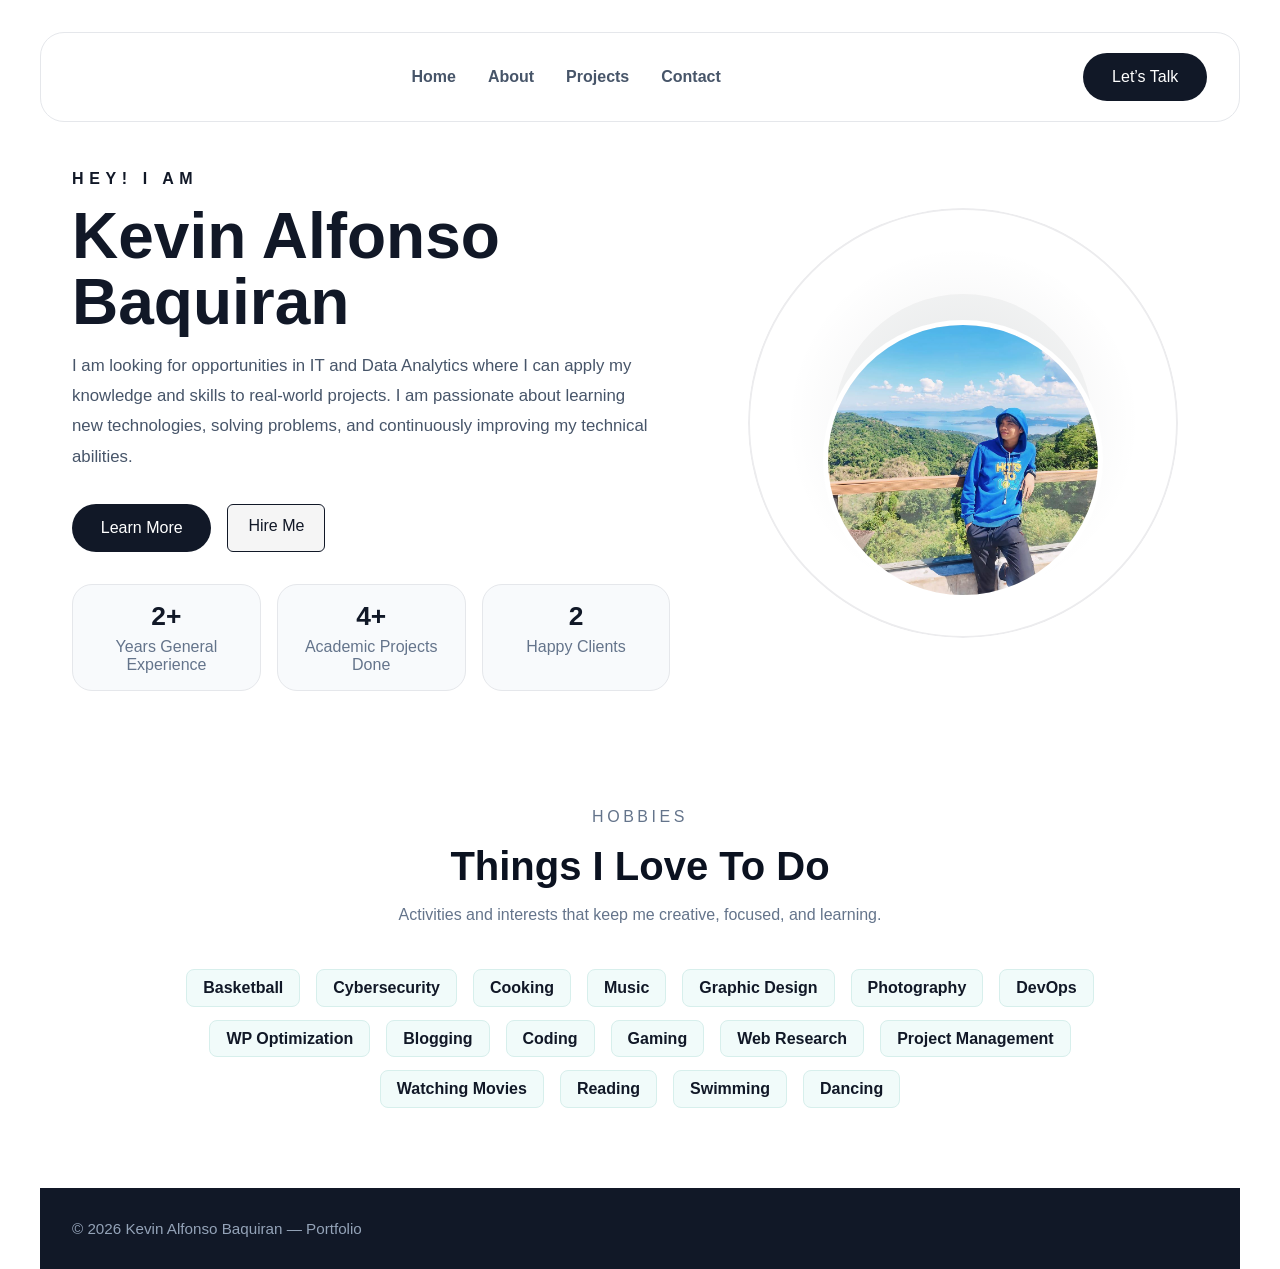
==== index.html @ 4ea039fa "new update" ====
<!DOCTYPE html>
<html lang="en">
<head>
    <meta charset="UTF-8">
    <meta name="viewport" content="width=device-width, initial-scale=1.0">
    <title>Kevin Alfonso Baquiran</title>
    <link rel="stylesheet" href="style.css">
</head>
<body class="homepage">
    <header class="site-header">
        <div class="topbar">
            <nav class="nav-links">
                <a href="#home">Home</a>
                <a href="Pages/my-information.html#about-section">About</a>
                <a href="#services">Projects</a>
                <a href="#contact">Contact</a>
            </nav>
            <a href="#contact" class="nav-cta btn btn-secondary">Let’s Talk</a>
        </div>
    </header>

    <main>

        <section class="hero" id="home">
            <div class="hero-copy">
                <p class="hero-eyebrow">Hey! I am</p>
                <h1><span>Kevin Alfonso Baquiran</span></h1>
                <p class="hero-subtitle"> I am looking for opportunities in IT and Data Analytics where I can apply
                my knowledge and skills to real-world projects. I am passionate about
                learning new technologies, solving problems, and continuously improving
                my technical abilities.</p>
                <div class="hero-actions">
                    <a href="Pages/my-information.html#about-section" class="btn btn-primary">Learn More</a>
                    <a href="Kevin_Baquiran_Res.pdf" class="btn btn-secondary">Hire Me</a>
                </div>
                <div class="hero-stats">
                    <div class="stat-item">
                        <strong>2+</strong>
                        <span>Years General Experience</span>
                    </div>
                    <div class="stat-item">
                        <strong>4+</strong>
                        <span>Academic Projects Done</span>
                    </div>
                    <div class="stat-item">
                        <strong>2</strong>
                        <span>Happy Clients</span>
                    </div>
                </div>
            </div>
            <div class="hero-visual">
                <div class="visual-ring">
                    <div class="visual-ring-inner"></div>
                    <img src="ME KEVIN.jpg" alt="Kevin Alfonso Baquiran" class="profile-photo">
                </div>
            </div>
        </section>
        
        <section class="section hobbies" id="hobbies">
            <div class="section-header">
                <p class="section-label">HOBBIES</p>
                <h2>Things I Love To Do</h2>
                <p>Activities and interests that keep me creative, focused, and learning.</p>
            </div>
            <div class="hobby-grid">
                <button class="hobby">Basketball</button>
                <button class="hobby">Cybersecurity</button>
                <button class="hobby">Cooking</button>
                <button class="hobby">Music</button>
                <button class="hobby">Graphic Design</button>
                <button class="hobby">Photography</button>
                <button class="hobby">DevOps</button>
                <button class="hobby">WP Optimization</button>
                <button class="hobby">Blogging</button>
                <button class="hobby">Coding</button>
                <button class="hobby">Gaming</button>
                <button class="hobby">Web Research</button>
                <button class="hobby">Project Management</button>
                <button class="hobby">Watching Movies</button>
                <button class="hobby">Reading</button>
                <button class="hobby">Swimming</button>
                <button class="hobby">Dancing</button>
            </div>
        </section>

    </main>

    <footer class="site-footer">
        <p>© 2026 Kevin Alfonso Baquiran — Portfolio</p>
    </footer>

    <script src="script.js"></script>
</body>
</html>
---- style.css ----
* {
    margin: 0;
    padding: 0;
    box-sizing: border-box;
}

:root {
    color-scheme: light;
    font-family: 'Inter', Arial, sans-serif;
    color: #111;
    background: #f8f8f8;
}

body {
    background: #fafafa;
}

a {
    color: inherit;
    text-decoration: none;
}

button,
input,
textarea {
    font: inherit;
}

.site-header {
    background: #ffffff;
    padding: 2rem 2rem 0;
    box-shadow: 0 4px 12px rgba(15, 23, 42, 0.08);
}

.topbar {
    display: flex;
    justify-content: space-between;
    align-items: center;
    padding: 1.5rem 2rem;
    max-width: 1200px;
    margin: 0 auto 2rem;
    background: #f8fafc;
    border-radius: 14px;
    border: 1px solid #e2e8f0;
}

.topbar-left {
    display: flex;
    align-items: center;
    gap: 1rem;
}

.logo {
    font-weight: 700;
    letter-spacing: 0.08em;
    text-transform: uppercase;
    color: #111827;
}

.tagline {
    color: #64748b;
    font-size: 0.95rem;
}

.topbar-right {
    display: flex;
    gap: 1.8rem;
    font-size: 0.95rem;
    color: #475569;
}

.topbar-right a {
    color: #475569;
    transition: all 0.3s ease;
    position: relative;
    padding: 0.5rem 0;
}

.topbar-right a:hover {
    color: #111827;
    font-weight: 600;
}

.topbar-right a:hover::after {
    content: '';
    position: absolute;
    bottom: 0;
    left: 0;
    width: 100%;
    height: 2px;
    background: #111827;
}

.hero {
    display: grid;
    grid-template-columns: 1fr 1fr;
    gap: 3rem;
    align-items: center;
    max-width: 1200px;
    margin: 0 auto;
    padding: 0 2rem 2rem;
}

.hero-copy {
    max-width: 620px;
    padding-top: 1rem;
}

.hero-eyebrow {
    text-transform: uppercase;
    letter-spacing: 0.24em;
    color: #0f172a;
    font-weight: 700;
    margin-bottom: 1rem;
}

.hero h1 {
    font-size: clamp(3rem, 5vw, 4.5rem);
    line-height: 1.02;
    margin-bottom: 1rem;
    color: #111827;
}

.hero h1 span {
    font-weight: 800;
}

.hero-subtitle {
    max-width: 620px;
    font-size: 1.05rem;
    color: #475569;
    margin-bottom: 2rem;
}

.hero-actions {
    display: flex;
    flex-wrap: wrap;
    gap: 1rem;
    margin-bottom: 2rem;
}

.btn {
    display: inline-flex;
    align-items: center;
    justify-content: center;
    padding: 0.95rem 1.8rem;
    border-radius: 999px;
    border: none;
    cursor: pointer;
    transition: transform 0.2s ease, background-color 0.2s ease;
}

.btn-primary {
    background: #111827;
    color: #ffffff;
}

.btn-secondary {
    display: inline-block;
    padding: 12px 20px;
    background-color: #111827;
    color: white;
    text-decoration: none;
    border-radius: 6px;
    font-family: Arial;


}

.btn:hover {
    transform: translateY(-2px);
}

.hero-highlights {
    list-style: none;
    display: grid;
    gap: 0.9rem;
    max-width: 460px;
    color: #475569;
}

.hero-highlights li {
    position: relative;
    padding-left: 1.6rem;
}

.hero-highlights li::before {
    content: '✓';
    position: absolute;
    left: 0;
    top: 0.05rem;
    color: #111827;
    font-weight: 700;
}

.hero-visual {
    display: flex;
    justify-content: center;
}

.visual-frame {
    width: min(420px, 100%);
    aspect-ratio: 1 / 1.06;
    background: linear-gradient(180deg, #ffffff 0%, #f0f4ff 100%);
    border: 1px solid #e2e8f0;
    border-radius: 32px;
    display: grid;
    place-items: center;
    box-shadow: 0 40px 120px rgba(15, 23, 42, 0.08);
}

.profile-photo {
    width: 100%;
    height: auto;
    border-radius: 28px;
    object-fit: cover;
}

.section {
    padding: 5rem 2rem;
    max-width: 1200px;
    margin: 0 auto;
}

body.about-page .section {
    padding: 1rem 2rem;
}

.section-header {
    text-align: center;
    max-width: 760px;
    margin: 0 auto 2.5rem;
    -webkit-font-smoothing: antialiased;
    -moz-osx-font-smoothing: grayscale;
}

body.about-page .section-header {
    margin-bottom: 2rem;
}

.section-header.small {
    margin-bottom: 2rem;
}

.section-label {
    font-size: 0.85rem;
    letter-spacing: 0.22em;
    margin-bottom: 0.75rem;
    font-weight: 700;
    color: #94a3b8;
    -webkit-font-smoothing: antialiased;
}

.section-header h2 {
    font-size: 2.5rem;
    color: #0b1220;
    font-weight: 700;
    -webkit-font-smoothing: antialiased;
    margin-bottom: 0.75rem;
}

.section-header p {
    color: #334155;
    font-size: 1rem;
    line-height: 1.7;
    font-weight: 500;
    -webkit-font-smoothing: antialiased;
}

body.about-page .summary-card,
body.about-page .offer-card,
body.about-page .experience-card,
body.about-page .cert-card {
    color: #0f172a;
}

.section-header p {
    color: #64748b;
    font-size: 1rem;
    line-height: 1.8;
}

.offer-grid,
.timeline,
.cases,
.stat-grid {
    display: grid;
    gap: 1.5rem;
}

.offer-grid {
    grid-template-columns: repeat(3, minmax(0, 1fr));
    align-items: start;
}

.offer-card {
    padding: 2rem;
    border-radius: 24px;
    border: 1px solid #e2e8f0;
    background: #ffffff;
    min-height: 240px;
    display: flex;
    flex-direction: column;
    align-items: flex-start;
    gap: 1rem;
}

.offer-card .offer-title {
    display: block;
    font-weight: 700;
    margin-bottom: 0.75rem;
    color: #0b1220;
}

.offer-card p {
    margin: 0;
    color: #334155;
    align-items: flex-start;
    gap: 1rem;
}

.offer-card.active {
    background: #111827;
    color: #ffffff;
    border-color: #111827;
}

.offer-title {
    font-weight: 700;
    font-size: 1.1rem;
    display: inline-block;
    margin-bottom: 1rem;
}

.offer-card p {
    color: inherit;
    line-height: 1.75;
    align-items: flex-start;
    gap: 1rem;
}

.timeline {
    grid-template-columns: 1fr;
}

.timeline-item {
    display: grid;
    grid-template-columns: 4rem auto;
    gap: 1rem;
    padding: 1.6rem 1.8rem;
    border-radius: 20px;
    background: #ffffff;
    border: 1px solid #e2e8f0;
    align-items: center;
}

.timeline-number {
    width: 3rem;
    height: 3rem;
    display: grid;
    place-items: center;
    border-radius: 50%;
    background: #111827;
    color: #ffffff;
    font-weight: 700;
}

.timeline-item h3 {
    margin-bottom: 0.35rem;
    font-size: 1.05rem;
}

.timeline-item p {
    color: #64748b;
}

.cases {
    grid-template-columns: repeat(2, minmax(0, 1fr));
}

.case-card {
    border-radius: 28px;
    background: #ffffff;
    padding: 2rem;
    position: relative;
    min-height: 240px;
    display: flex;
    flex-direction: column;
    justify-content: space-between;
    border: 1px solid #e2e8f0;
}

.case-card.featured {
    grid-column: span 2;
    min-height: 360px;
}

.case-tag {
    display: inline-flex;
    padding: 0.5rem 0.9rem;
    border-radius: 999px;
    background: #111827;
    color: #ffffff;
    font-size: 0.8rem;
    margin-bottom: 1.5rem;
}

.case-card h3 {
    font-size: 1.6rem;
    line-height: 1.1;
    margin-bottom: 1rem;
}

.case-card p {
    font-weight: 700;
    color: #111827;
}

.testimonial {
    padding-top: 3rem;
}

.testimonial-card {
    background: #ffffff;
    border-radius: 32px;
    padding: 3rem;
    box-shadow: 0 40px 120px rgba(15, 23, 42, 0.08);
    max-width: 980px;
    margin: 0 auto;
}

.quote {
    font-size: 1.75rem;
    line-height: 1.3;
    margin-bottom: 2rem;
    color: #111827;
}

.testimonial-meta {
    display: flex;
    align-items: center;
    gap: 1rem;
    justify-content: space-between;
}

.testimonial-meta strong {
    display: block;
    font-size: 1rem;
}

.testimonial-meta span {
    color: #64748b;
    font-size: 0.95rem;
}

.testimonial-avatar {
    width: 96px;
    height: 96px;
    border-radius: 24px;
    background: #111827;
}

.stats {
    padding-top: 3rem;
}

.stat-grid {
    grid-template-columns: repeat(4, minmax(0, 1fr));
}

.stat-card {
    background: #ffffff;
    border-radius: 24px;
    padding: 2rem;
    text-align: center;
    border: 1px solid #e2e8f0;
}

.stat-card strong {
    display: block;
    font-size: 2rem;
    margin-bottom: 0.75rem;
}

.stat-card span {
    color: #64748b;
    font-size: 0.95rem;
}

.contact {
    padding-bottom: 4rem;
}

.contact-header {
    text-align: center;
    max-width: 740px;
    margin: 0 auto 2rem;
}

.contact-header h2 {
    font-size: clamp(2.2rem, 4vw, 3rem);
    line-height: 1.05;
    margin-bottom: 1rem;
}

.contact-header p {
    color: #64748b;
    font-size: 1rem;
}

.contact-form {
    display: grid;
    gap: 1.5rem;
    max-width: 900px;
    margin: 0 auto;
    padding: 2rem;
    background: #ffffff;
    border-radius: 32px;
    border: 1px solid #e2e8f0;
}

.form-row {
    display: grid;
    gap: 0.75rem;
}

.form-row.full-width {
    grid-column: span 2;
}

.form-row label {
    color: #475569;
    font-weight: 600;
}

.form-row input {
    width: 100%;
    padding: 1rem 1.1rem;
    border-radius: 18px;
    border: 1px solid #cbd5e1;
    background: #f8fafc;
}

.form-row input:focus {
    outline: none;
    border-color: #334155;
}

.tag-list {
    display: flex;
    flex-wrap: wrap;
    gap: 0.75rem;
}

.tag-list span {
    padding: 0.75rem 1rem;
    border-radius: 999px;
    border: 1px solid #cbd5e1;
    background: #ffffff;
    color: #334155;
    font-size: 0.95rem;
}

.form-submit {
    display: flex;
    align-items: center;
    gap: 1rem;
    flex-wrap: wrap;
}

.form-message {
    color: #16a34a;
    font-weight: 600;
}

.hero-contact {
    color: #475569;
    margin-bottom: 1.5rem;
    font-size: 0.95rem;
}

.hero-contact a {
    color: #111827;
    text-decoration: underline;
}

.summary-card,
.experience-card,
.education-card,
.organization-card,
.cert-card {
    background: #ffffff;
    border: 1px solid #e2e8f0;
    border-radius: 24px;
    padding: 2rem;
    box-shadow: 0 20px 40px rgba(15, 23, 42, 0.06);
}

.summary-card {
    max-width: 920px;
    margin: 0 auto;
    line-height: 1.9;
    color: #475569;
}

.experience-grid,
.education-grid,
.cert-grid {
    display: grid;
    gap: 1.5rem;
}

.experience-grid {
    grid-template-columns: repeat(2, minmax(0, 1fr));
}

.experience-card-header,
.education-card h3,
.cert-card h3 {
    display: flex;
    justify-content: space-between;
    gap: 1rem;
    align-items: flex-start;
}

.experience-card h3,
.education-card h3,
.cert-card h3 {
    font-size: 1.2rem;
}

.experience-card-company {
    color: #64748b;
    margin-bottom: 1rem;
}

.experience-list,
.cert-list {
    list-style: disc;
    padding-left: 1.3rem;
    color: #475569;
    line-height: 1.8;
    font-family: -apple-system, BlinkMacSystemFont, 'Segoe UI', 'Helvetica Neue', sans-serif;
}

.education-grid {
    grid-template-columns: repeat(auto-fit, minmax(260px, 1fr));
}

.organization-card {
    margin-top: 1rem;
}

.cert-grid {
    grid-template-columns: repeat(auto-fit, minmax(260px, 1fr));
}

.cert-list li {
    margin-bottom: 0.6rem;
}

.site-footer {
    display: flex;
    flex-wrap: wrap;
    justify-content: space-between;
    gap: 1rem;
    align-items: center;
    padding: 2rem;
    max-width: 1200px;
    margin: 0 auto;
    color: #94a3b8;
    font-size: 0.95rem;
}

.footer-links {
    display: flex;
    gap: 1rem;
}

.footer-links a {
    color: #94a3b8;
}

@media (max-width: 992px) {
    .offer-grid,
    .cases,
    .stat-grid,
    .experience-grid,
    .education-grid,
    .cert-grid {
        grid-template-columns: 1fr;
    }

    .hero {
        grid-template-columns: 1fr;
    }

    .topbar {
        flex-direction: column;
        align-items: flex-start;
    }

    .topbar-right {
        flex-wrap: wrap;
        gap: 1rem;
    }
}

@media (max-width: 720px) {
    .section {
        padding: 3rem 1.5rem;
    }

    .hero {
        padding: 2rem 1.5rem 1rem;
    }

    .topbar,
    .site-footer {
        padding: 1.2rem 1.5rem 0;
    }

    .hero h1 {
        font-size: 2.7rem;
    }

    .visual-frame {
        width: 100%;
        aspect-ratio: 1 / 1;
    }
}



.project-link {
    color: #0ea5e9;
    text-decoration: none;
    font-weight: 600;
}

.skills-list {
    grid-template-columns: repeat(auto-fit, minmax(140px, 1fr));
    max-width: 760px;
    margin: 0 auto;
}

.skills-list span {
    display: inline-flex;
    align-items: center;
    justify-content: center;
    padding: 1rem 1.25rem;
    border-radius: 999px;
    background-color: white;
    color: #0f172a;
    box-shadow: 0 15px 35px rgba(15, 23, 42, 0.06);
}

.contact-grid {
    grid-template-columns: 1fr 1fr;
    align-items: start;
}

.contact-grid > div {
    padding: 1.5rem;
}

form {
    display: grid;
    gap: 1rem;
    background-color: white;
    border-radius: 24px;
    padding: 2rem;
    box-shadow: 0 20px 40px rgba(15, 23, 42, 0.08);
}

label {
    font-weight: 600;
    color: #0f172a;
}

input,
textarea {
    width: 100%;
    border: 1px solid #cbd5e1;
    border-radius: 14px;
    padding: 0.95rem 1rem;
    background-color: #f8fafc;
    color: #0f172a;
}

input:focus,
textarea:focus {
    outline: none;
    border-color: #38bdf8;
    box-shadow: 0 0 0 4px rgba(56, 189, 248, 0.12);
}

.form-message {
    color: #0f172a;
    font-weight: 600;
    min-height: 1.2rem;
}

footer {
    background-color: #111827;
    color: #cbd5e1;
    text-align: center;
    padding: 2rem 1rem;
}

footer p {
    margin: 0;
}

.homepage {
    color-scheme: light;
    background: #ffffff;
    color: #111827;
}

.homepage .site-header {
    background: transparent;
    box-shadow: none;
}

.homepage .topbar {
    display: flex;
    justify-content: space-between;
    align-items: center;
    gap: 1.5rem;
    max-width: 1200px;
    margin: 0 auto;
    padding: 1.25rem 2rem;
    background: #ffffff;
    border-radius: 24px;
    border: 1px solid #e5e7eb;
}

.homepage .logo {
    font-weight: 700;
    letter-spacing: 0.14em;
    text-transform: uppercase;
    color: #111827;
}

.nav-links {
    display: flex;
    gap: 2rem;
    justify-content: center;
    flex: 1;
}

.nav-links a {
    color: #475569;
    font-weight: 600;
    transition: color 0.2s ease;
}

.nav-links a:hover,
.nav-links a.active {
    color: #111827;
}

.nav-cta {
    padding: 0.95rem 1.8rem;
    background: #111827;
    color: #ffffff;
    border-radius: 999px;
}

.homepage .hero {
    display: grid;
    grid-template-columns: 1.1fr 0.9fr;
    gap: 3rem;
    align-items: center;
    max-width: 1200px;
    margin: 0 auto;
    padding: 2rem;
}

.homepage .hero-copy {
    max-width: 640px;
}

.homepage .hero-eyebrow {
    text-transform: uppercase;
    letter-spacing: 0.35em;
    color: #111827;
    font-weight: 700;
    margin-bottom: 1rem;
}

.homepage h1 {
    font-size: clamp(3rem, 5vw, 4.5rem);
    line-height: 1.02;
    margin-bottom: 1rem;
    color: #111827;
}

.homepage h1 span {
    color: #111827;
}

.homepage .hero-subtitle {
    max-width: 580px;
    margin-bottom: 2rem;
    color: #475569;
    font-size: 1.05rem;
    line-height: 1.8;
}

.homepage .hero-actions {
    display: flex;
    gap: 1rem;
    flex-wrap: wrap;
    margin-bottom: 2rem;
}

.homepage .hero-stats {
    display: grid;
    grid-template-columns: repeat(3, minmax(0, 1fr));
    gap: 1rem;
    margin-top: 1rem;
}

.stat-item {
    padding: 1rem 1.25rem;
    background: #f8fafc;
    border: 1px solid #e5e7eb;
    border-radius: 20px;
    text-align: center;
}

.stat-item strong {
    display: block;
    font-size: 1.65rem;
    color: #111827;
    margin-bottom: 0.35rem;
}

.stat-item span {
    color: #64748b;
}

.homepage .hero-visual {
    display: flex;
    justify-content: center;
}

.visual-ring {
    width: min(430px, 100%);
    aspect-ratio: 1 / 1;
    border-radius: 50%;
    background: radial-gradient(circle at center, rgba(17, 24, 39, 0.08), transparent 58%);
    display: grid;
    place-items: center;
    position: relative;
    overflow: hidden;
}

.visual-ring::before {
    content: '';
    position: absolute;
    inset: 0;
    border-radius: 50%;
    box-shadow: inset 0 0 0 2px rgba(17, 24, 39, 0.08);
}

.visual-ring::after {
    content: '';
    position: absolute;
    width: 60%;
    height: 60%;
    border-radius: 50%;
    background: rgba(17, 24, 39, 0.04);
    top: 20%;
    left: 20%;
}

.profile-photo {
    width: 72%;
    max-width: 280px;
    border-radius: 50%;
    border: 5px solid #ffffff;
    object-fit: cover;
    position: relative;
    z-index: 1;
}

.homepage .section.about {
    padding-top: 0;
}

.homepage .summary-card,
.homepage .contact-form {
    background: #ffffff;
    border: 1px solid #e5e7eb;
    color: #111827;
    box-shadow: 0 20px 40px rgba(15, 23, 42, 0.06);
}

/* Hobbies/tag grid */
.hobby-grid {
    display: flex;
    flex-wrap: wrap;
    gap: 0.8rem 1rem;
    justify-content: center;
    max-width: 1000px;
    margin: 1.5rem auto 0;
}

.hobby {
    background: #f1fbfa;
    border: 1px solid #d7efec;
    color: #111827;
    padding: 0.55rem 1rem;
    border-radius: 8px;
    font-weight: 600;
    cursor: pointer;
}

.hobby:hover {
    background: #e6f7f4;
}

.homepage .hero-actions .btn-primary {
    background: #111827;
    color: #ffffff;
}

.homepage .hero-actions .btn-secondary {
    background: #f5f5f5;
    color: #111827;
    border: 1px solid #111827;
}

.homepage .btn-secondary:hover,
.nav-cta:hover {
    opacity: 0.9;
}

@media (max-width: 1024px) {
    .homepage .hero {
        grid-template-columns: 1fr;
        text-align: center;
    }

    .hero-visual {
        order: -1;
    }

    .home-page .hero-stats,
    .hero-stats {
        grid-template-columns: 1fr;
    }

    .nav-links {
        justify-content: flex-start;
        flex-wrap: wrap;
    }
}

@media (max-width: 720px) {
    .homepage .topbar {
        flex-direction: column;
        align-items: stretch;
    }

    .nav-links {
        justify-content: center;
    }

    .hero {
        padding: 1.5rem;
    }
}

@media (max-width: 720px) {
    .nav-links {
        position: absolute;
        top: 100%;
        right: 0;
        left: 0;
        background-color: #111827;
        flex-direction: column;
        align-items: center;
        padding: 1rem 0;
        gap: 1rem;
        display: none;
    }

    .nav-links.open {
        display: flex;
    }

    .nav-toggle {
        display: inline-flex;
    }

    header {
        padding-bottom: 0;
    }
}
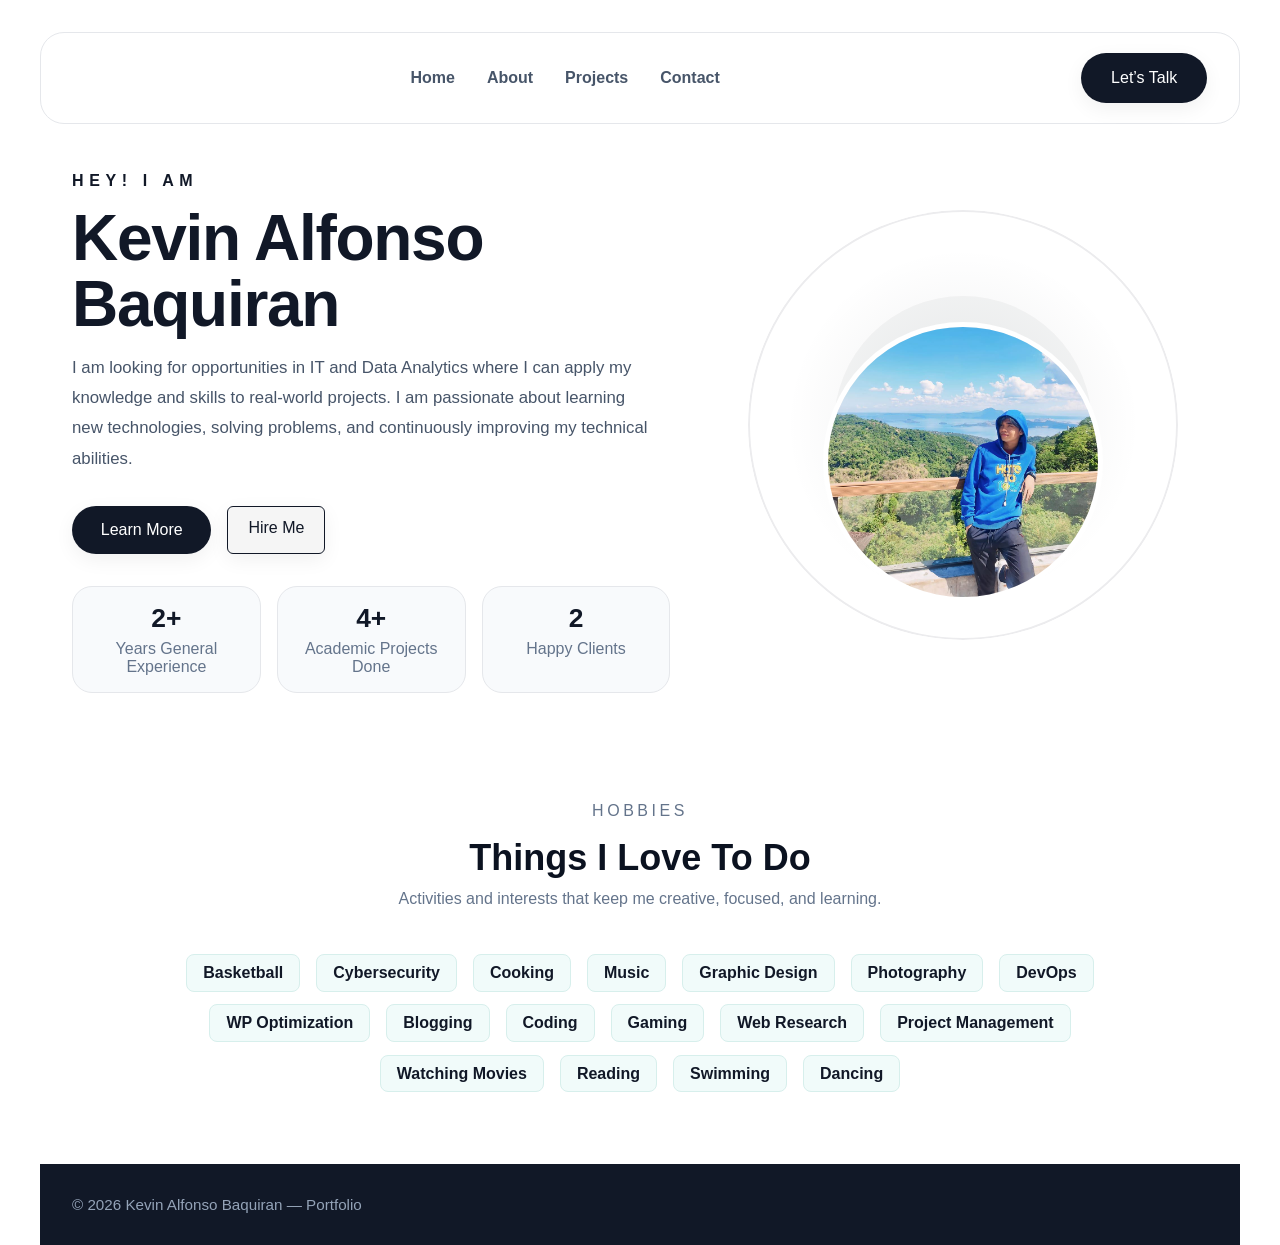
==== commit 838a3135: "new update" ====
--- a/index.html
+++ b/index.html
@@ -15,6 +15,11 @@
                 <a href="#services">Projects</a>
                 <a href="#contact">Contact</a>
             </nav>
+                <button id="nav-toggle" class="nav-toggle" aria-label="Toggle navigation" aria-expanded="false">
+                    <span class="bar"></span>
+                    <span class="bar"></span>
+                    <span class="bar"></span>
+                </button>
             <a href="#contact" class="nav-cta btn btn-secondary">Let’s Talk</a>
         </div>
     </header>
@@ -31,7 +36,7 @@
                 my technical abilities.</p>
                 <div class="hero-actions">
                     <a href="Pages/my-information.html#about-section" class="btn btn-primary">Learn More</a>
-                    <a href="Kevin_Baquiran_Res.pdf" class="btn btn-secondary">Hire Me</a>
+                    <a href="Kevin_Baquiran_Res.pdf" download="Kevin_Baquiran_Res.pdf" class="btn btn-secondary">Hire Me</a>
                 </div>
                 <div class="hero-stats">
                     <div class="stat-item">
--- a/style.css
+++ b/style.css
@@ -9,6 +9,10 @@
     font-family: 'Inter', Arial, sans-serif;
     color: #111;
     background: #f8f8f8;
+    --primary: #0b1220;
+    --muted: #64748b;
+    --accent: #0ea5e9;
+    --card-bg: #ffffff;
 }
 
 body {
@@ -26,6 +30,11 @@
     font: inherit;
 }
 
+/* == Header / Topbar =======================================================
+   Styles for the site header and topbar (logo, navigation).
+   Edit these to change the header appearance: `.site-header`, `.topbar`,
+   `.topbar-left`, `.topbar-right`.
+   ========================================================================== */
 .site-header {
     background: #ffffff;
     padding: 2rem 2rem 0;
@@ -57,6 +66,22 @@
     color: #111827;
 }
 
+/* Mobile nav toggle (hidden on desktop) */
+.nav-toggle {
+    display: none;
+    background: transparent;
+    border: none;
+    padding: 0.4rem;
+    margin-left: 0.5rem;
+    cursor: pointer;
+    align-items: center;
+    justify-content: center;
+    flex-direction: column;
+    gap: 4px;
+}
+.nav-toggle .bar { display: block; width: 22px; height: 2px; background: var(--primary); margin: 3px 0; border-radius: 2px; transition: transform 0.2s ease, opacity 0.18s ease; }
+
+
 .tagline {
     color: #64748b;
     font-size: 0.95rem;
@@ -91,6 +116,10 @@
     background: #111827;
 }
 
+/* == Hero Section ========================================================
+    Main landing hero: heading, subtitle, actions and visual.
+    Edit: `.hero`, `.hero-copy`, `.hero-visual`, `.hero-actions`.
+    ========================================================================== */
 .hero {
     display: grid;
     grid-template-columns: 1fr 1fr;
@@ -115,10 +144,11 @@
 }
 
 .hero h1 {
-    font-size: clamp(3rem, 5vw, 4.5rem);
+    font-size: clamp(2.4rem, 6vw, 4.2rem);
     line-height: 1.02;
-    margin-bottom: 1rem;
-    color: #111827;
+    margin-bottom: 0.6rem;
+    color: var(--primary);
+    letter-spacing: -0.02em;
 }
 
 .hero h1 span {
@@ -127,9 +157,9 @@
 
 .hero-subtitle {
     max-width: 620px;
-    font-size: 1.05rem;
-    color: #475569;
-    margin-bottom: 2rem;
+    font-size: 1.02rem;
+    color: var(--muted);
+    margin-bottom: 1.6rem;
 }
 
 .hero-actions {
@@ -147,22 +177,24 @@
     border-radius: 999px;
     border: none;
     cursor: pointer;
-    transition: transform 0.2s ease, background-color 0.2s ease;
+    transition: transform 0.18s ease, background-color 0.18s ease, box-shadow 0.18s ease;
+    box-shadow: 0 6px 20px rgba(2,6,23,0.06);
 }
 
 .btn-primary {
-    background: #111827;
+    background: var(--primary);
     color: #ffffff;
 }
 
 .btn-secondary {
     display: inline-block;
     padding: 12px 20px;
-    background-color: #111827;
-    color: white;
+    background-color: transparent;
+    color: var(--primary);
     text-decoration: none;
     border-radius: 6px;
     font-family: Arial;
+    border: 1px solid rgba(17,24,39,0.06);
 
 
 }
@@ -216,8 +248,12 @@
     object-fit: cover;
 }
 
+/* == Sections / Content Containers ======================================
+    Shared section layout used across content: headings, paddings and widths.
+    Edit: `.section`, `.section-header`, `.section-label`.
+    ========================================================================== */
 .section {
-    padding: 5rem 2rem;
+    padding: 4.5rem 2rem;
     max-width: 1200px;
     margin: 0 auto;
 }
@@ -252,11 +288,12 @@
 }
 
 .section-header h2 {
-    font-size: 2.5rem;
-    color: #0b1220;
+    font-size: clamp(1.6rem, 3.5vw, 2.25rem);
+    color: var(--primary);
     font-weight: 700;
     -webkit-font-smoothing: antialiased;
-    margin-bottom: 0.75rem;
+    margin-bottom: 0.5rem;
+    line-height: 1.1;
 }
 
 .section-header p {
@@ -280,6 +317,10 @@
     line-height: 1.8;
 }
 
+/* == Offer Grid & Cards ==================================================
+    The three-column offer area: change `.offer-grid` for layout and
+    `.offer-card` for individual card appearance (padding, border-radius).
+    ========================================================================== */
 .offer-grid,
 .timeline,
 .cases,
@@ -298,7 +339,7 @@
     border-radius: 24px;
     border: 1px solid #e2e8f0;
     background: #ffffff;
-    min-height: 240px;
+    min-height: 220px;
     display: flex;
     flex-direction: column;
     align-items: flex-start;
@@ -308,8 +349,8 @@
 .offer-card .offer-title {
     display: block;
     font-weight: 700;
-    margin-bottom: 0.75rem;
-    color: #0b1220;
+    margin-bottom: 0.5rem;
+    color: var(--primary);
 }
 
 .offer-card p {
@@ -323,6 +364,17 @@
     background: #111827;
     color: #ffffff;
     border-color: #111827;
+}
+
+/* nav links open state for mobile */
+.nav-links {
+    display: flex;
+    gap: 1rem;
+}
+.nav-links.open {
+    display: flex;
+    flex-direction: column;
+    gap: 1rem;
 }
 
 .offer-title {
@@ -584,6 +636,10 @@
     text-decoration: underline;
 }
 
+/* == Cards: Summary / Experience / Education ============================
+   Shared card styling used across summary, experience, education and certs.
+   Edit: `.summary-card`, `.experience-card`, `.education-card`, `.cert-card`.
+    ========================================================================== */
 .summary-card,
 .experience-card,
 .education-card,
@@ -659,6 +715,9 @@
     margin-bottom: 0.6rem;
 }
 
+/* == Footer ==============================================================
+    Footer layout and link color styles. Edit `.site-footer`, `.footer-links`.
+    ========================================================================== */
 .site-footer {
     display: flex;
     flex-wrap: wrap;
@@ -681,6 +740,10 @@
     color: #94a3b8;
 }
 
+/* == Responsive Breakpoints ===============================================
+    Breakpoints for tablets and mobile. Edit these to change stacking and
+    padding behaviour at smaller widths.
+    ========================================================================== */
 @media (max-width: 992px) {
     .offer-grid,
     .cases,
@@ -696,8 +759,8 @@
     }
 
     .topbar {
-        flex-direction: column;
-        align-items: flex-start;
+        flex-direction: row;
+        align-items: center;
     }
 
     .topbar-right {
@@ -708,7 +771,7 @@
 
 @media (max-width: 720px) {
     .section {
-        padding: 3rem 1.5rem;
+        padding: 2rem 1rem;
     }
 
     .hero {
@@ -717,7 +780,7 @@
 
     .topbar,
     .site-footer {
-        padding: 1.2rem 1.5rem 0;
+        padding: 1rem 1rem 0;
     }
 
     .hero h1 {
@@ -728,6 +791,16 @@
         width: 100%;
         aspect-ratio: 1 / 1;
     }
+
+    /* show nav toggle and collapse nav links */
+    .nav-toggle { display: inline-flex; }
+    .nav-links { display: none; }
+    .nav-links.open { display: flex; }
+    .topbar { gap: 0.75rem; }
+
+    .hero { grid-template-columns: 1fr; }
+    .hero-visual { order: -1; margin-bottom: 1rem; }
+    .hero-copy { padding-top: 0; }
 }
 
 
@@ -1097,6 +1170,10 @@
         display: inline-flex;
     }
 
+    .nav-toggle.open .bar:nth-child(1) { transform: translateY(6px) rotate(45deg); }
+    .nav-toggle.open .bar:nth-child(2) { opacity: 0; transform: scaleX(0); }
+    .nav-toggle.open .bar:nth-child(3) { transform: translateY(-6px) rotate(-45deg); }
+
     header {
         padding-bottom: 0;
     }
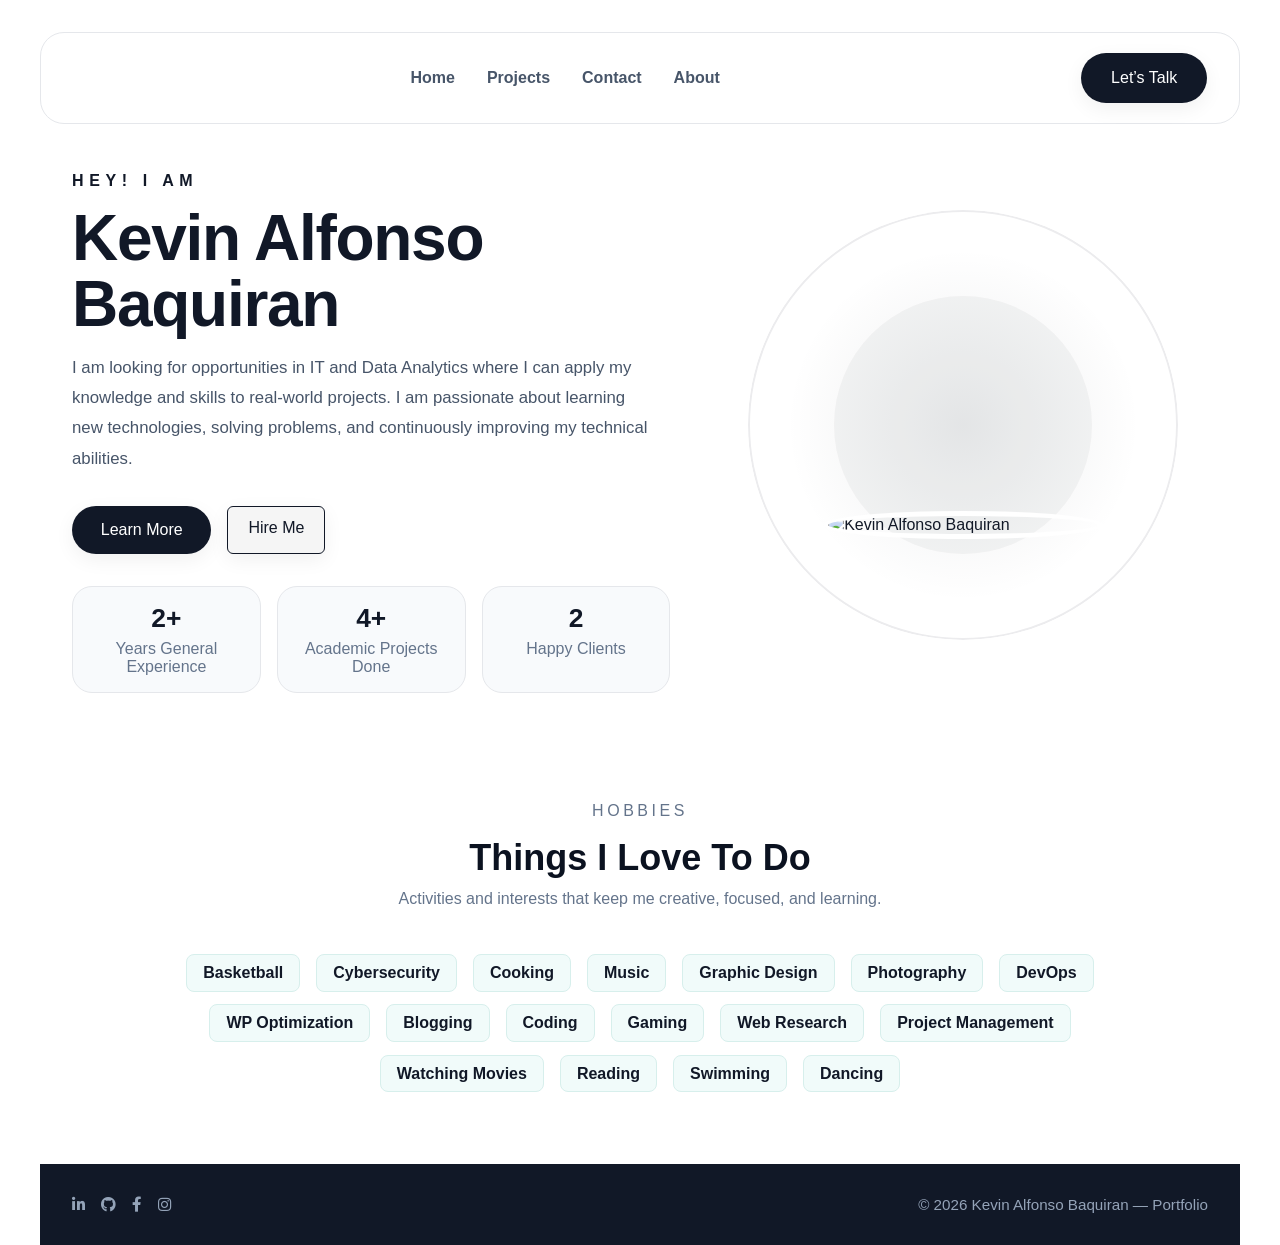
==== commit f23e8a7d: "Add files via upload" ====
--- a/index.html
+++ b/index.html
@@ -1,99 +1,110 @@
-<!DOCTYPE html>
-<html lang="en">
-<head>
-    <meta charset="UTF-8">
-    <meta name="viewport" content="width=device-width, initial-scale=1.0">
-    <title>Kevin Alfonso Baquiran</title>
-    <link rel="stylesheet" href="style.css">
-</head>
-<body class="homepage">
-    <header class="site-header">
-        <div class="topbar">
-            <nav class="nav-links">
-                <a href="#home">Home</a>
-                <a href="Pages/my-information.html#about-section">About</a>
-                <a href="#services">Projects</a>
-                <a href="#contact">Contact</a>
-            </nav>
-                <button id="nav-toggle" class="nav-toggle" aria-label="Toggle navigation" aria-expanded="false">
-                    <span class="bar"></span>
-                    <span class="bar"></span>
-                    <span class="bar"></span>
-                </button>
-            <a href="#contact" class="nav-cta btn btn-secondary">Let’s Talk</a>
-        </div>
-    </header>
-
-    <main>
-
-        <section class="hero" id="home">
-            <div class="hero-copy">
-                <p class="hero-eyebrow">Hey! I am</p>
-                <h1><span>Kevin Alfonso Baquiran</span></h1>
-                <p class="hero-subtitle"> I am looking for opportunities in IT and Data Analytics where I can apply
-                my knowledge and skills to real-world projects. I am passionate about
-                learning new technologies, solving problems, and continuously improving
-                my technical abilities.</p>
-                <div class="hero-actions">
-                    <a href="Pages/my-information.html#about-section" class="btn btn-primary">Learn More</a>
-                    <a href="Kevin_Baquiran_Res.pdf" download="Kevin_Baquiran_Res.pdf" class="btn btn-secondary">Hire Me</a>
-                </div>
-                <div class="hero-stats">
-                    <div class="stat-item">
-                        <strong>2+</strong>
-                        <span>Years General Experience</span>
-                    </div>
-                    <div class="stat-item">
-                        <strong>4+</strong>
-                        <span>Academic Projects Done</span>
-                    </div>
-                    <div class="stat-item">
-                        <strong>2</strong>
-                        <span>Happy Clients</span>
-                    </div>
-                </div>
-            </div>
-            <div class="hero-visual">
-                <div class="visual-ring">
-                    <div class="visual-ring-inner"></div>
-                    <img src="ME KEVIN.jpg" alt="Kevin Alfonso Baquiran" class="profile-photo">
-                </div>
-            </div>
-        </section>
-        
-        <section class="section hobbies" id="hobbies">
-            <div class="section-header">
-                <p class="section-label">HOBBIES</p>
-                <h2>Things I Love To Do</h2>
-                <p>Activities and interests that keep me creative, focused, and learning.</p>
-            </div>
-            <div class="hobby-grid">
-                <button class="hobby">Basketball</button>
-                <button class="hobby">Cybersecurity</button>
-                <button class="hobby">Cooking</button>
-                <button class="hobby">Music</button>
-                <button class="hobby">Graphic Design</button>
-                <button class="hobby">Photography</button>
-                <button class="hobby">DevOps</button>
-                <button class="hobby">WP Optimization</button>
-                <button class="hobby">Blogging</button>
-                <button class="hobby">Coding</button>
-                <button class="hobby">Gaming</button>
-                <button class="hobby">Web Research</button>
-                <button class="hobby">Project Management</button>
-                <button class="hobby">Watching Movies</button>
-                <button class="hobby">Reading</button>
-                <button class="hobby">Swimming</button>
-                <button class="hobby">Dancing</button>
-            </div>
-        </section>
-
-    </main>
-
-    <footer class="site-footer">
-        <p>© 2026 Kevin Alfonso Baquiran — Portfolio</p>
-    </footer>
-
-    <script src="script.js"></script>
-</body>
-</html>  
+<!DOCTYPE html>
+<html lang="en">
+<head>
+    <meta charset="UTF-8">
+    <meta name="viewport" content="width=device-width, initial-scale=1.0">
+    <link rel="stylesheet" href="https://cdnjs.cloudflare.com/ajax/libs/font-awesome/5.15.3/css/all.min.css">
+    <title>Kevin Alfonso Baquiran</title>
+    <link rel="stylesheet" href="style.css">
+</head>
+<body class="homepage">
+    <header class="site-header">
+        <div class="topbar">
+            <nav class="nav-links">
+                <a href="#home">Home</a>
+                <a href="#Projects">Projects</a>
+                <a href="#contact">Contact</a>
+                <a href="Pages/my-information.html#about-section">About</a>
+            </nav>
+                <button id="nav-toggle" class="nav-toggle" aria-label="Toggle navigation" aria-expanded="false">
+                    <span class="bar"></span>
+                    <span class="bar"></span>
+                    <span class="bar"></span>
+                </button>
+            <a href="#contact" class="nav-cta btn btn-secondary">Let’s Talk</a>
+        </div>
+    </header>
+
+    <main>
+
+        <section class="hero" id="home">
+            <div class="hero-copy">
+                <p class="hero-eyebrow">Hey! I am</p>
+                <h1><span>Kevin Alfonso Baquiran</span></h1>
+                <p class="hero-subtitle"> I am looking for opportunities in IT and Data Analytics where I can apply
+                my knowledge and skills to real-world projects. I am passionate about
+                learning new technologies, solving problems, and continuously improving
+                my technical abilities.</p>
+                <div class="hero-actions">
+                    <a href="Pages/my-information.html#about-section" class="btn btn-primary">Learn More</a>
+                    <a href="Kevin_Baquiran_Res.pdf" download="Kevin_Baquiran_Res.pdf" class="btn btn-secondary">Hire Me</a>
+                </div>
+                <div class="hero-stats">
+                    <div class="stat-item">
+                        <strong>2+</strong>
+                        <span>Years General Experience</span>
+                    </div>
+                    <div class="stat-item">
+                        <strong>4+</strong>
+                        <span>Academic Projects Done</span>
+                    </div>
+                    <div class="stat-item">
+                        <strong>2</strong>
+                        <span>Happy Clients</span>
+                    </div>
+                </div>
+            </div>
+            <div class="hero-visual">
+                <div class="visual-ring">
+                    <div class="visual-ring-inner"></div>
+                    <img src="HOME (2).jpg" alt="Kevin Alfonso Baquiran" class="profile-photo">
+                </div>
+            </div>
+        </section>
+        
+
+
+        <section class="section hobbies" id="hobbies">
+            <div class="section-header">
+                <p class="section-label">HOBBIES</p>
+                <h2>Things I Love To Do</h2>
+                <p>Activities and interests that keep me creative, focused, and learning.</p>
+            </div>
+            <div class="hobby-grid">
+                <button class="hobby">Basketball</button>
+                <button class="hobby">Cybersecurity</button>
+                <button class="hobby">Cooking</button>
+                <button class="hobby">Music</button>
+                <button class="hobby">Graphic Design</button>
+                <button class="hobby">Photography</button>
+                <button class="hobby">DevOps</button>
+                <button class="hobby">WP Optimization</button>
+                <button class="hobby">Blogging</button>
+                <button class="hobby">Coding</button>
+                <button class="hobby">Gaming</button>
+                <button class="hobby">Web Research</button>
+                <button class="hobby">Project Management</button>
+                <button class="hobby">Watching Movies</button>
+                <button class="hobby">Reading</button>
+                <button class="hobby">Swimming</button>
+                <button class="hobby">Dancing</button>
+            </div>
+        </section>
+
+       
+
+    </main>
+
+    <footer class="site-footer">
+        <div class="footer-links">
+            <a href="https://www.linkedin.com/in/kevin-baquiran-a899352a9/" target="_blank" rel="noopener noreferrer"><i class="fab fa-linkedin-in"></i></a>
+            <a href="https://github.com/itsmekevinbaquiran" target="_blank" rel="noopener noreferrer"><i class="fab fa-github"></i></a>
+            <a href="https://www.facebook.com/ItsMeKevinBaquiran/" target="_blank" rel="noopener noreferrer"><i class="fab fa-facebook-f"></i></a>
+            <a href="https://www.instagram.com/_itsmekx/" target="_blank" rel="noopener noreferrer"><i class="fab fa-instagram"></i></a>
+        </div>
+        <p>© 2026 Kevin Alfonso Baquiran — Portfolio</p>
+    </footer>
+
+    <script src="script.js"></script>
+</body>
+</html>  
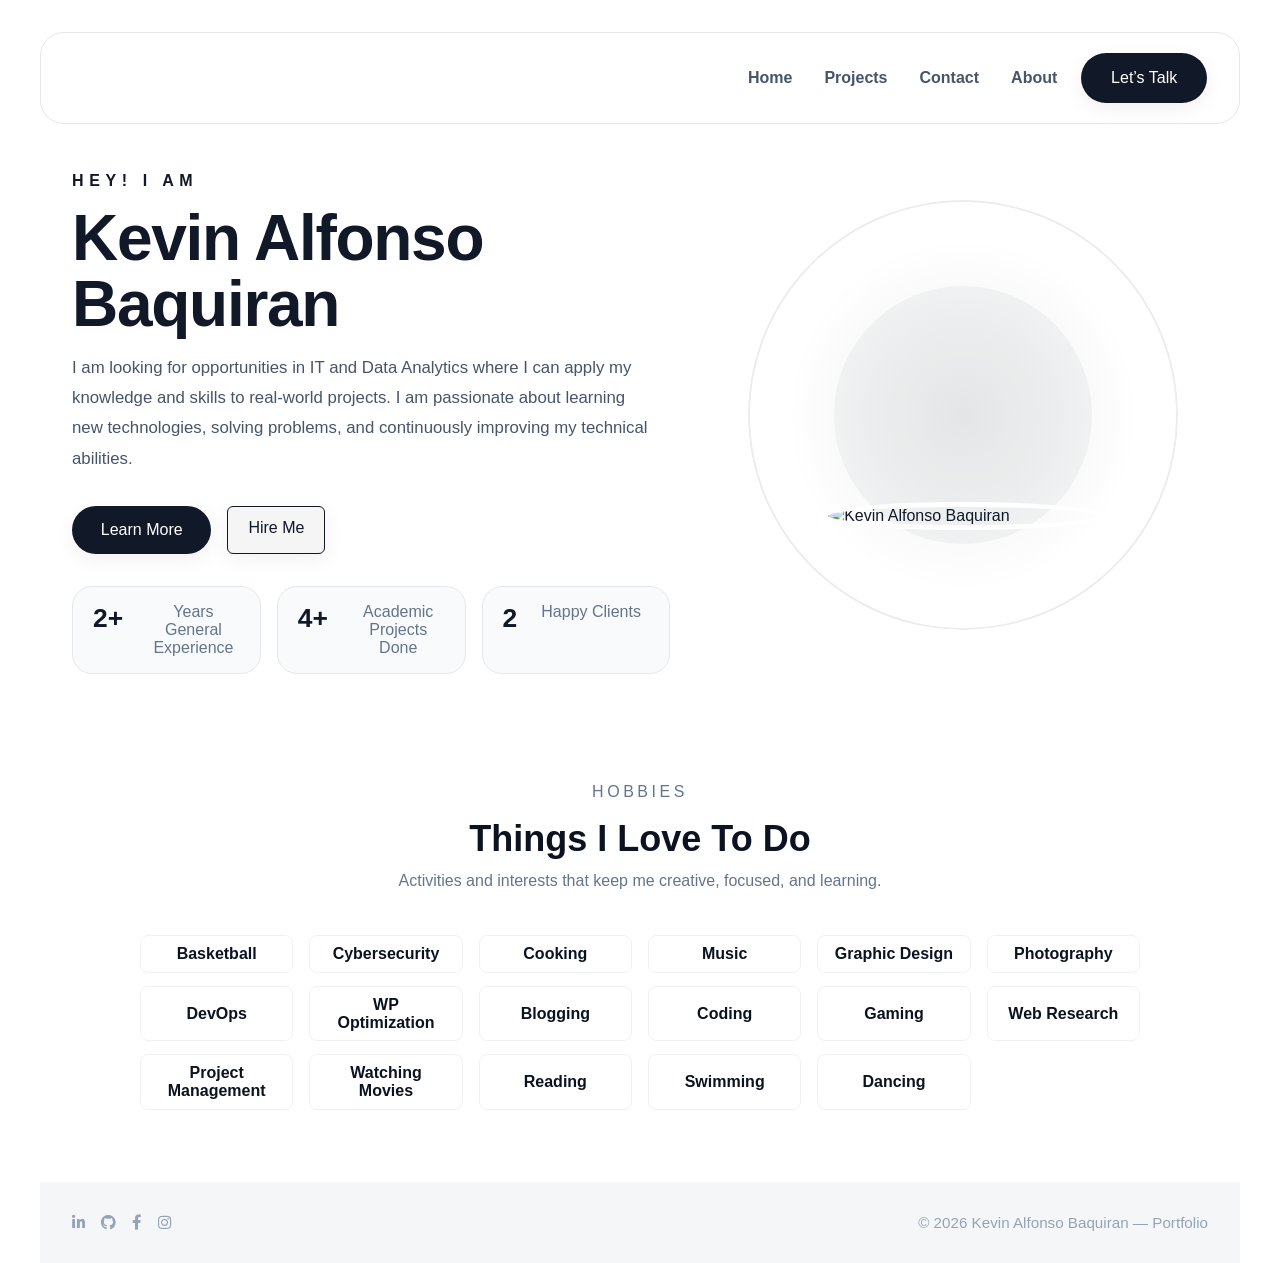
==== commit 6d1c34f5: "new update" ====
--- a/index.html
+++ b/index.html
@@ -1,110 +1,110 @@
-<!DOCTYPE html>
-<html lang="en">
-<head>
-    <meta charset="UTF-8">
-    <meta name="viewport" content="width=device-width, initial-scale=1.0">
-    <link rel="stylesheet" href="https://cdnjs.cloudflare.com/ajax/libs/font-awesome/5.15.3/css/all.min.css">
-    <title>Kevin Alfonso Baquiran</title>
-    <link rel="stylesheet" href="style.css">
-</head>
-<body class="homepage">
-    <header class="site-header">
-        <div class="topbar">
-            <nav class="nav-links">
-                <a href="#home">Home</a>
-                <a href="#Projects">Projects</a>
-                <a href="#contact">Contact</a>
-                <a href="Pages/my-information.html#about-section">About</a>
-            </nav>
-                <button id="nav-toggle" class="nav-toggle" aria-label="Toggle navigation" aria-expanded="false">
-                    <span class="bar"></span>
-                    <span class="bar"></span>
-                    <span class="bar"></span>
-                </button>
-            <a href="#contact" class="nav-cta btn btn-secondary">Let’s Talk</a>
-        </div>
-    </header>
-
-    <main>
-
-        <section class="hero" id="home">
-            <div class="hero-copy">
-                <p class="hero-eyebrow">Hey! I am</p>
-                <h1><span>Kevin Alfonso Baquiran</span></h1>
-                <p class="hero-subtitle"> I am looking for opportunities in IT and Data Analytics where I can apply
-                my knowledge and skills to real-world projects. I am passionate about
-                learning new technologies, solving problems, and continuously improving
-                my technical abilities.</p>
-                <div class="hero-actions">
-                    <a href="Pages/my-information.html#about-section" class="btn btn-primary">Learn More</a>
-                    <a href="Kevin_Baquiran_Res.pdf" download="Kevin_Baquiran_Res.pdf" class="btn btn-secondary">Hire Me</a>
-                </div>
-                <div class="hero-stats">
-                    <div class="stat-item">
-                        <strong>2+</strong>
-                        <span>Years General Experience</span>
-                    </div>
-                    <div class="stat-item">
-                        <strong>4+</strong>
-                        <span>Academic Projects Done</span>
-                    </div>
-                    <div class="stat-item">
-                        <strong>2</strong>
-                        <span>Happy Clients</span>
-                    </div>
-                </div>
-            </div>
-            <div class="hero-visual">
-                <div class="visual-ring">
-                    <div class="visual-ring-inner"></div>
-                    <img src="HOME (2).jpg" alt="Kevin Alfonso Baquiran" class="profile-photo">
-                </div>
-            </div>
-        </section>
-        
-
-
-        <section class="section hobbies" id="hobbies">
-            <div class="section-header">
-                <p class="section-label">HOBBIES</p>
-                <h2>Things I Love To Do</h2>
-                <p>Activities and interests that keep me creative, focused, and learning.</p>
-            </div>
-            <div class="hobby-grid">
-                <button class="hobby">Basketball</button>
-                <button class="hobby">Cybersecurity</button>
-                <button class="hobby">Cooking</button>
-                <button class="hobby">Music</button>
-                <button class="hobby">Graphic Design</button>
-                <button class="hobby">Photography</button>
-                <button class="hobby">DevOps</button>
-                <button class="hobby">WP Optimization</button>
-                <button class="hobby">Blogging</button>
-                <button class="hobby">Coding</button>
-                <button class="hobby">Gaming</button>
-                <button class="hobby">Web Research</button>
-                <button class="hobby">Project Management</button>
-                <button class="hobby">Watching Movies</button>
-                <button class="hobby">Reading</button>
-                <button class="hobby">Swimming</button>
-                <button class="hobby">Dancing</button>
-            </div>
-        </section>
-
-       
-
-    </main>
-
-    <footer class="site-footer">
-        <div class="footer-links">
-            <a href="https://www.linkedin.com/in/kevin-baquiran-a899352a9/" target="_blank" rel="noopener noreferrer"><i class="fab fa-linkedin-in"></i></a>
-            <a href="https://github.com/itsmekevinbaquiran" target="_blank" rel="noopener noreferrer"><i class="fab fa-github"></i></a>
-            <a href="https://www.facebook.com/ItsMeKevinBaquiran/" target="_blank" rel="noopener noreferrer"><i class="fab fa-facebook-f"></i></a>
-            <a href="https://www.instagram.com/_itsmekx/" target="_blank" rel="noopener noreferrer"><i class="fab fa-instagram"></i></a>
-        </div>
-        <p>© 2026 Kevin Alfonso Baquiran — Portfolio</p>
-    </footer>
-
-    <script src="script.js"></script>
-</body>
-</html>  
+<!DOCTYPE html>
+<html lang="en">
+<head>
+    <meta charset="UTF-8">
+    <meta name="viewport" content="width=device-width, initial-scale=1.0">
+    <link rel="stylesheet" href="https://cdnjs.cloudflare.com/ajax/libs/font-awesome/5.15.3/css/all.min.css">
+    <title>Kevin Alfonso Baquiran</title>
+    <link rel="stylesheet" href="style.css">
+</head>
+<body class="homepage">
+    <header class="site-header">
+        <div class="topbar">
+            <nav class="nav-links">
+                <a href="#home">Home</a>
+                <a href="#Projects">Projects</a>
+                <a href="#contact">Contact</a>
+                <a href="Pages/my-information.html#about-section">About</a>
+            </nav>
+                <button id="nav-toggle" class="nav-toggle" aria-label="Toggle navigation" aria-expanded="false">
+                    <span class="bar"></span>
+                    <span class="bar"></span>
+                    <span class="bar"></span>
+                </button>
+            <a href="#contact" class="nav-cta btn btn-secondary">Let’s Talk</a>
+        </div>
+    </header>
+
+    <main>
+
+        <section class="hero" id="home">
+            <div class="hero-copy">
+                <p class="hero-eyebrow">Hey! I am</p>
+                <h1><span>Kevin Alfonso Baquiran</span></h1>
+                <p class="hero-subtitle"> I am looking for opportunities in IT and Data Analytics where I can apply
+                my knowledge and skills to real-world projects. I am passionate about
+                learning new technologies, solving problems, and continuously improving
+                my technical abilities.</p>
+                <div class="hero-actions">
+                    <a href="Pages/my-information.html#about-section" class="btn btn-primary">Learn More</a>
+                    <a href="Kevin_Baquiran_Res.pdf" download="Kevin_Baquiran_Res.pdf" class="btn btn-secondary">Hire Me</a>
+                </div>
+                <div class="hero-stats">
+                    <div class="stat-item">
+                        <strong>2+</strong>
+                        <span>Years General Experience</span>
+                    </div>
+                    <div class="stat-item">
+                        <strong>4+</strong>
+                        <span>Academic Projects Done</span>
+                    </div>
+                    <div class="stat-item">
+                        <strong>2</strong>
+                        <span>Happy Clients</span>
+                    </div>
+                </div>
+            </div>
+            <div class="hero-visual">
+                <div class="visual-ring">
+                    <div class="visual-ring-inner"></div>
+                    <img src="ME KEVIN.jpg" alt="Kevin Alfonso Baquiran" class="profile-photo">
+                </div>
+            </div>
+        </section>
+        
+
+
+        <section class="section hobbies" id="hobbies">
+            <div class="section-header">
+                <p class="section-label">HOBBIES</p>
+                <h2>Things I Love To Do</h2>
+                <p>Activities and interests that keep me creative, focused, and learning.</p>
+            </div>
+            <div class="hobby-grid">
+                <button class="hobby">Basketball</button>
+                <button class="hobby">Cybersecurity</button>
+                <button class="hobby">Cooking</button>
+                <button class="hobby">Music</button>
+                <button class="hobby">Graphic Design</button>
+                <button class="hobby">Photography</button>
+                <button class="hobby">DevOps</button>
+                <button class="hobby">WP Optimization</button>
+                <button class="hobby">Blogging</button>
+                <button class="hobby">Coding</button>
+                <button class="hobby">Gaming</button>
+                <button class="hobby">Web Research</button>
+                <button class="hobby">Project Management</button>
+                <button class="hobby">Watching Movies</button>
+                <button class="hobby">Reading</button>
+                <button class="hobby">Swimming</button>
+                <button class="hobby">Dancing</button>
+            </div>
+        </section>
+
+       
+
+    </main>
+
+    <footer class="site-footer">
+        <div class="footer-links">
+            <a href="https://www.linkedin.com/in/kevin-baquiran-a899352a9/" target="_blank" rel="noopener noreferrer"><i class="fab fa-linkedin-in"></i></a>
+            <a href="https://github.com/itsmekevinbaquiran" target="_blank" rel="noopener noreferrer"><i class="fab fa-github"></i></a>
+            <a href="https://www.facebook.com/ItsMeKevinBaquiran/" target="_blank" rel="noopener noreferrer"><i class="fab fa-facebook-f"></i></a>
+            <a href="https://www.instagram.com/_itsmekx/" target="_blank" rel="noopener noreferrer"><i class="fab fa-instagram"></i></a>
+        </div>
+        <p>© 2026 Kevin Alfonso Baquiran — Portfolio</p>
+    </footer>
+
+    <script src="script.js"></script>
+</body>
+</html>  
--- a/style.css
+++ b/style.css
@@ -28,6 +28,9 @@
 input,
 textarea {
     font: inherit;
+}
+html {
+    scroll-behavior: smooth;
 }
 
 /* == Header / Topbar =======================================================
@@ -128,11 +131,28 @@
     max-width: 1200px;
     margin: 0 auto;
     padding: 0 2rem 2rem;
-}
+
+}   
+
+.stat-item{
+    display: flex;
+    gap: 1.5rem;
+}
+
+.stat-item {
+    transition: all 0.3s ease;
+}
+
+.stat-item:hover {
+    transform: translateY(-4px);
+    box-shadow: 0 6px 20px rgba(2, 6, 23, 0.);
+}
+
 
 .hero-copy {
     max-width: 620px;
     padding-top: 1rem;
+   
 }
 
 .hero-eyebrow {
@@ -259,10 +279,29 @@
 }
 
 body.about-page .section {
-    padding: 1rem 2rem;
+    position: relative;
+    padding: 2.5rem 2rem;   
+    max-width: 1200px;
+    margin: 2rem auto;
+    background: #ffffff;
+    border-radius: 32px;
+    border: 1px solid rgb(72, 225, 236);
+    transition: border-color 0.3s ease, box-shadow 0.3s ease;
+}
+
+body.about-page .section:hover {
+    border-color: rgb(72, 225, 236);
+    box-shadow: 0 0 0 4px rgba(236,72,153,0.12);
+    animation: pinkBorderPulse 2.4s ease-in-out infinite;
+}
+
+@keyframes pinkBorderPulse {
+    0%, 100% { border-color: rgb(72, 225, 236); }
+    50% { border-color: rgb(72, 225, 236) }
 }
 
 .section-header {
+    transition: all 0.3s ease;
     text-align: center;
     max-width: 760px;
     margin: 0 auto 2.5rem;
@@ -272,6 +311,8 @@
 
 body.about-page .section-header {
     margin-bottom: 2rem;
+    transition: all 0.3s ease;
+    cursor: pointer;
 }
 
 .section-header.small {
@@ -297,10 +338,11 @@
 }
 
 .section-header p {
-    color: #334155;
+    color: #000000;
     font-size: 1rem;
     line-height: 1.7;
     font-weight: 500;
+    color: var(--primary);
     -webkit-font-smoothing: antialiased;
 }
 
@@ -584,23 +626,10 @@
     color: #475569;
     font-weight: 600;
 }
-
-.form-row input {
-    width: 100%;
-    padding: 1rem 1.1rem;
-    border-radius: 18px;
-    border: 1px solid #cbd5e1;
-    background: #f8fafc;
-}
-
-.form-row input:focus {
-    outline: none;
-    border-color: #334155;
-}
-
+    
 .tag-list {
-    display: flex;
-    flex-wrap: wrap;
+    display: grid;
+    grid-template-columns: repeat(auto-fit, minmax(140px, 1fr));
     gap: 0.75rem;
 }
 
@@ -620,10 +649,7 @@
     flex-wrap: wrap;
 }
 
-.form-message {
-    color: #16a34a;
-    font-weight: 600;
-}
+/* form-message default styling is defined later with page-specific colors */
 
 .hero-contact {
     color: #475569;
@@ -798,6 +824,33 @@
     .nav-links.open { display: flex; }
     .topbar { gap: 0.75rem; }
 
+
+/* Projects gallery styles */
+.projects-grid {
+    display: grid;
+    gap: 1.25rem;
+    grid-template-columns: repeat(auto-fit, minmax(260px, 1fr));
+    align-items: start;
+    margin-top: 1.5rem;
+}
+.project-card {
+    background: var(--card-bg);
+    border-radius: 16px;
+    padding: 1rem;
+    border: 1px solid rgba(2,6,23,0.04);
+    transition: transform 0.18s ease, box-shadow 0.18s ease;
+}
+.project-card:hover { transform: translateY(-6px); box-shadow: 0 18px 60px rgba(2,6,23,0.06); }
+.project-link { display:block; color:inherit; }
+.project-thumb { height:160px; border-radius:12px; margin-bottom:0.75rem; background-size:cover; background-position:center; }
+.thumb-modern { background: linear-gradient(135deg,#0ea5e9 0%, #7c3aed 100%); }
+.thumb-minimal { background: linear-gradient(135deg,#ffffff 0%, #eef2ff 100%); border:1px solid #e6eef6; }
+.project-title { margin:0 0 0.25rem 0; font-size:1.05rem; }
+.project-excerpt { color:var(--muted); font-size:0.95rem; }
+
+@media (max-width: 720px) {
+    .project-thumb { height:120px; }
+}
     .hero { grid-template-columns: 1fr; }
     .hero-visual { order: -1; margin-bottom: 1rem; }
     .hero-copy { padding-top: 0; }
@@ -921,6 +974,7 @@
     gap: 2rem;
     justify-content: center;
     flex: 1;
+    justify-content: flex-end;
 }
 
 .nav-links a {
@@ -1074,26 +1128,32 @@
 
 /* Hobbies/tag grid */
 .hobby-grid {
-    display: flex;
-    flex-wrap: wrap;
+    display: grid;
+    grid-template-columns: repeat(auto-fit, minmax(140px, 1fr));
     gap: 0.8rem 1rem;
     justify-content: center;
     max-width: 1000px;
     margin: 1.5rem auto 0;
-}
-
+    box-sizing: border-box;
+}
+
+/* Hobby buttons: transparent fill, border-only */
 .hobby {
-    background: #f1fbfa;
-    border: 1px solid #d7efec;
-    color: #111827;
+    background: transparent;
+    border: 1px solid rgba(15,23,42,0.06);
+    color: var(--primary);
     padding: 0.55rem 1rem;
     border-radius: 8px;
     font-weight: 600;
     cursor: pointer;
-}
-
+    transition: border-color 0.22s ease, color 0.22s ease, transform 0.14s ease;
+}
+
+/* Hovering a hobby also highlights the parent about-section via section:hover (applies when hovering anywhere inside) */
 .hobby:hover {
-    background: #e6f7f4;
+    border-color:rgb(72, 225, 236);
+    
+    transform: translateY(-3px);
 }
 
 .homepage .hero-actions .btn-primary {
@@ -1131,6 +1191,31 @@
         justify-content: flex-start;
         flex-wrap: wrap;
     }
+}
+
+footer {
+    text-align: center;
+    padding: 2rem;
+    background: #f5f6f7;
+    margin-top: 5rem;
+}
+
+.social-links {
+    display: flex;
+    justify-content: center;
+    gap: 1.5rem;
+    margin-bottom: 1rem;
+}
+
+.social-links a {
+    color: #333;
+    font-size: 2.2rem;
+    transition: 0.3s ease;
+}
+
+.social-links a:hover {
+    color: #ff69b4;
+    transform: translateY(-5px);
 }
 
 @media (max-width: 720px) {
@@ -1177,4 +1262,5 @@
     header {
         padding-bottom: 0;
     }
-}
+
+}
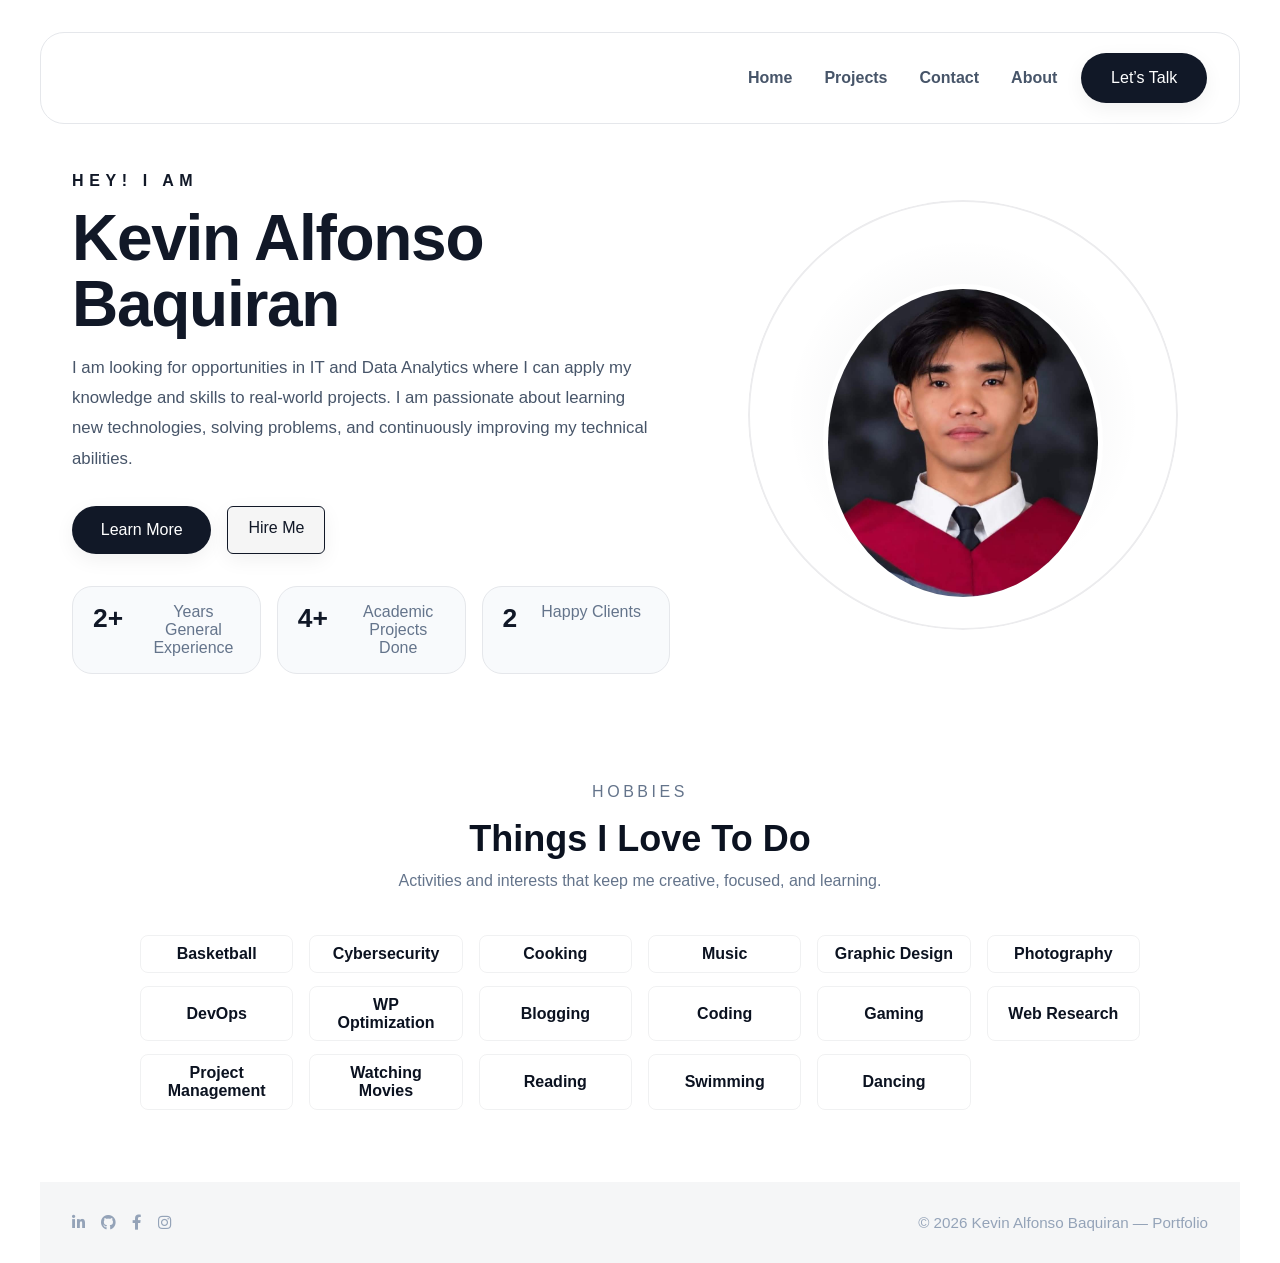
==== commit 4baf48b5: "new update" ====
--- a/index.html
+++ b/index.html
@@ -57,7 +57,7 @@
             <div class="hero-visual">
                 <div class="visual-ring">
                     <div class="visual-ring-inner"></div>
-                    <img src="ME KEVIN.jpg" alt="Kevin Alfonso Baquiran" class="profile-photo">
+                    <img src="MyPic.jpg" alt="Kevin Alfonso Baquiran" class="profile-photo">
                 </div>
             </div>
         </section>
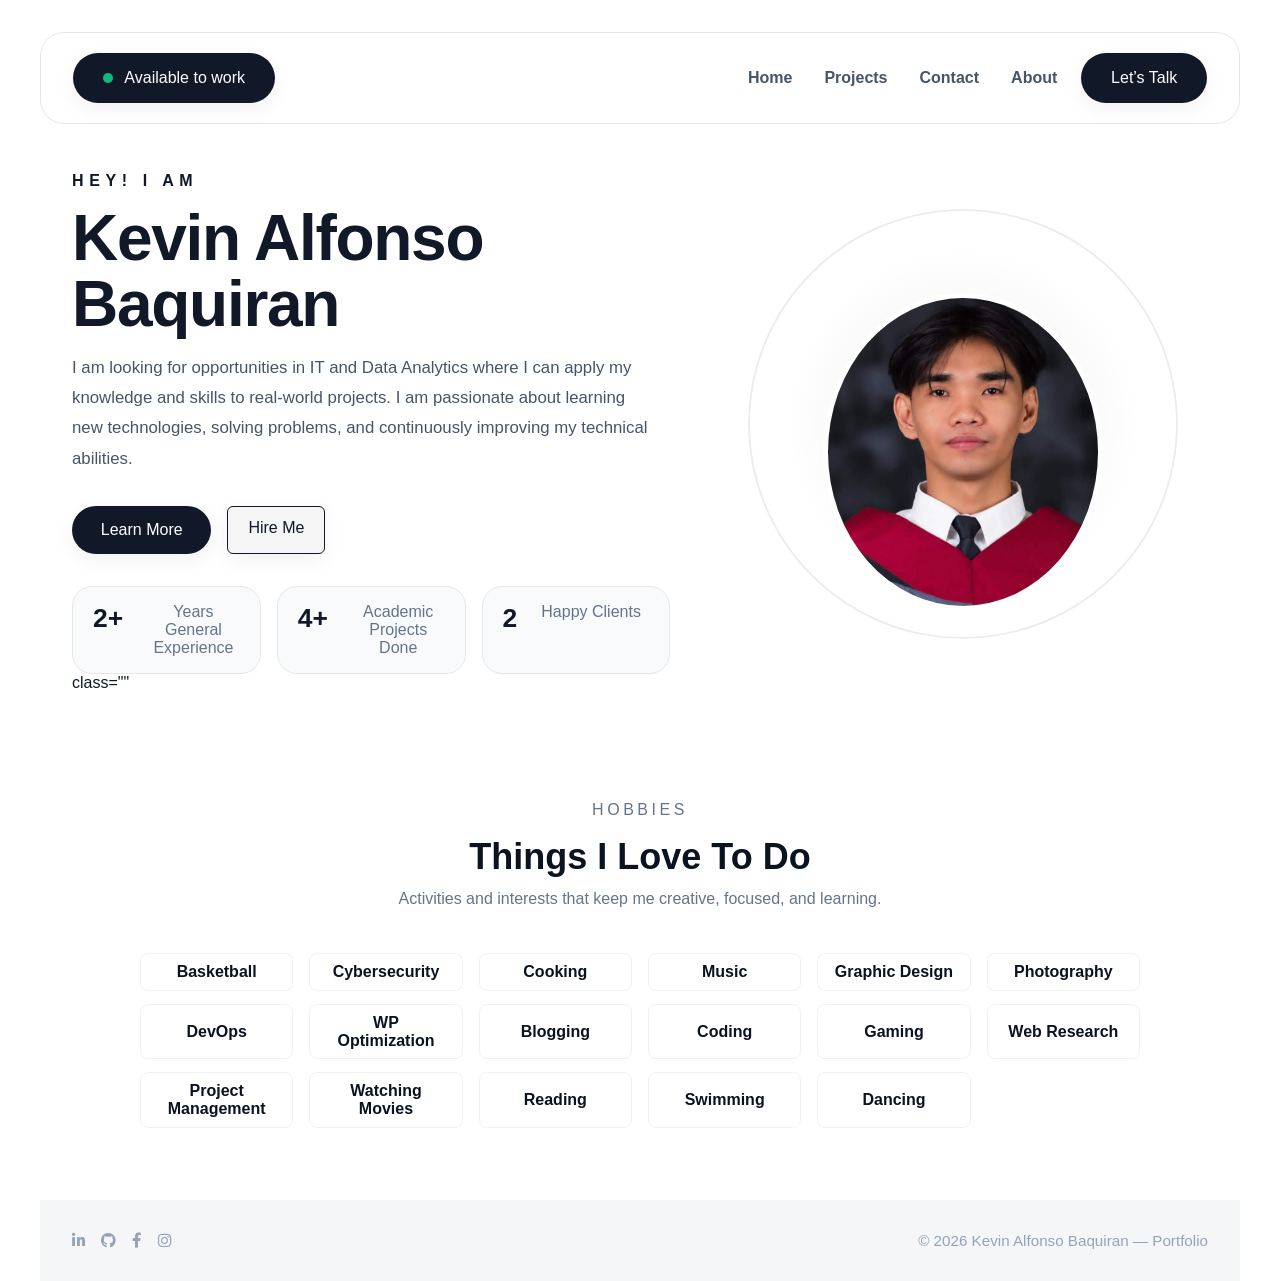
==== commit 0e462711: "new update" ====
--- a/index.html
+++ b/index.html
@@ -10,6 +10,17 @@
 <body class="homepage">
     <header class="site-header">
         <div class="topbar">
+            <nav class= "nav-available">
+                  <button id="nav-toggle" class="nav-toggle" aria-label="Toggle navigation" aria-expanded="false">
+                    <span class="bar"></span>
+                    <span class="bar"></span>
+                    <span class="bar"></span>
+               </button>
+               <a href ="#" class="nav-cta btn btn-secondary">
+                <span class="status-dot"></span>
+                <span>Available to work</span>
+                </a>
+            </nav>
             <nav class="nav-links">
                 <a href="#home">Home</a>
                 <a href="#Projects">Projects</a>
@@ -25,6 +36,9 @@
         </div>
     </header>
 
+
+
+
     <main>
 
         <section class="hero" id="home">
@@ -37,7 +51,7 @@
                 my technical abilities.</p>
                 <div class="hero-actions">
                     <a href="Pages/my-information.html#about-section" class="btn btn-primary">Learn More</a>
-                    <a href="Kevin_Baquiran_Res.pdf" download="Kevin_Baquiran_Res.pdf" class="btn btn-secondary">Hire Me</a>
+                    <a href="Resume_KevinB.pdf" download="Resume_KevinB.pdf " class="btn btn-secondary">Hire Me</a>
                 </div>
                 <div class="hero-stats">
                     <div class="stat-item">
@@ -53,6 +67,13 @@
                         <span>Happy Clients</span>
                     </div>
                 </div>
+
+                <div>
+                    <div>class=""</div>
+                </div>
+
+
+
             </div>
             <div class="hero-visual">
                 <div class="visual-ring">
--- a/style.css
+++ b/style.css
@@ -2,6 +2,77 @@
     margin: 0;
     padding: 0;
     box-sizing: border-box;
+}
+
+/* Extra mobile polish: ensure images, buttons and hero stack cleanly on small phones */
+@media (max-width: 480px) {
+    img, .project-thumb, .profile-photo {
+        max-width: 100%;
+        height: auto;
+    }
+
+    .hero-actions {
+        flex-direction: column;
+        gap: 0.6rem;
+        align-items: stretch;
+    }
+
+    .hero-actions .btn,
+    .nav-cta,
+    .btn {
+        width: 100%;
+        justify-content: center;
+        padding-left: 0.9rem;
+        padding-right: 0.9rem;
+    }
+
+    .topbar {
+        padding: 0.5rem 0.75rem;
+    }
+
+    .nav-links {
+        font-size: 1rem;
+        padding: 0.5rem 0;
+    }
+
+    .nav-toggle {
+        display: inline-flex;
+    }
+}
+
+@media (max-width: 480px) {
+    .topbar {
+        flex-wrap: wrap;
+        align-items: center;
+        padding: 0.75rem 1rem;
+    }
+    .nav-toggle { order: 1; }
+    .logo { position: static; transform: none; margin: 0 auto; order: 2; }
+    .nav-cta {
+        order: 4;
+        width: 100%;
+        display: flex;
+        justify-content: center;
+        margin-top: 0.5rem;
+        padding: 0.6rem 1rem;
+    }
+    .nav-links.open {
+        width: 100%;
+        position: static;
+        background: transparent;
+        flex-direction: column;
+        align-items: center;
+        gap: 0.25rem;
+        padding: 0.5rem 0;
+        display: flex;
+    }
+    .nav-links a {
+        display: block;
+        width: 100%;
+        padding: 0.5rem 0;
+        text-align: center;
+        color: inherit;
+    }
 }
 
 :root {
@@ -67,8 +138,14 @@
     letter-spacing: 0.08em;
     text-transform: uppercase;
     color: #111827;
-}
-
+    position: absolute;
+    left: 1rem;
+    transform: none;
+    text-align: left;
+}
+
+
+            
 /* Mobile nav toggle (hidden on desktop) */
 .nav-toggle {
     display: none;
@@ -217,6 +294,15 @@
     border: 1px solid rgba(17,24,39,0.06);
 
 
+}
+.status-dot {
+    display: inline-block;
+    width: 10px;
+    height: 10px;
+    background-color: #10b981; /* Green color */
+    border-radius: 50%;
+    margin-right: 8px;
+    animation:alternate-pulse 1.5s infinite;
 }
 
 .btn:hover {
@@ -771,6 +857,7 @@
     padding behaviour at smaller widths.
     ========================================================================== */
 @media (max-width: 992px) {
+
     .offer-grid,
     .cases,
     .stat-grid,
@@ -1230,6 +1317,39 @@
 
     .hero {
         padding: 1.5rem;
+    }
+}
+
+/* Ensure about page header stacks and clears content on small screens */
+@media (max-width: 768px) {
+    .about-page .site-header {
+        position: relative;
+        z-index: 30;
+    }
+    .about-page .topbar {
+        flex-direction: column;
+        align-items: stretch;
+        gap: 0.5rem;
+        padding: 0.75rem 1rem;
+        margin-bottom: 0.5rem;
+    }
+    .about-page .topbar-left,
+    .about-page .topbar-right {
+        width: 100%;
+        display: flex;
+        align-items: center;
+        justify-content: space-between;
+        margin-left: auto;
+    }
+    .about-page .topbar-right {
+        justify-content: flex-end;
+    }
+    .about-page .topbar-right a {
+        padding: 0.4rem 0.6rem;
+        white-space: nowrap;
+    }
+    .about-page main {
+        padding-top: 0.5rem;
     }
 }
 
@@ -1263,4 +1383,17 @@
         padding-bottom: 0;
     }
 
-}
+
+@keyframes pulse {
+   0% {
+        box-shadow: 0 0 0 0 rgba(34, 197, 94, 0.7);
+    }
+    70% {
+        box-shadow: 0 0 0 8px rgba(34, 197, 94, 0);
+    }
+    100% {
+        box-shadow: 0 0 0 0 rgba(34, 197, 94, 0);
+    }
+
+}
+}
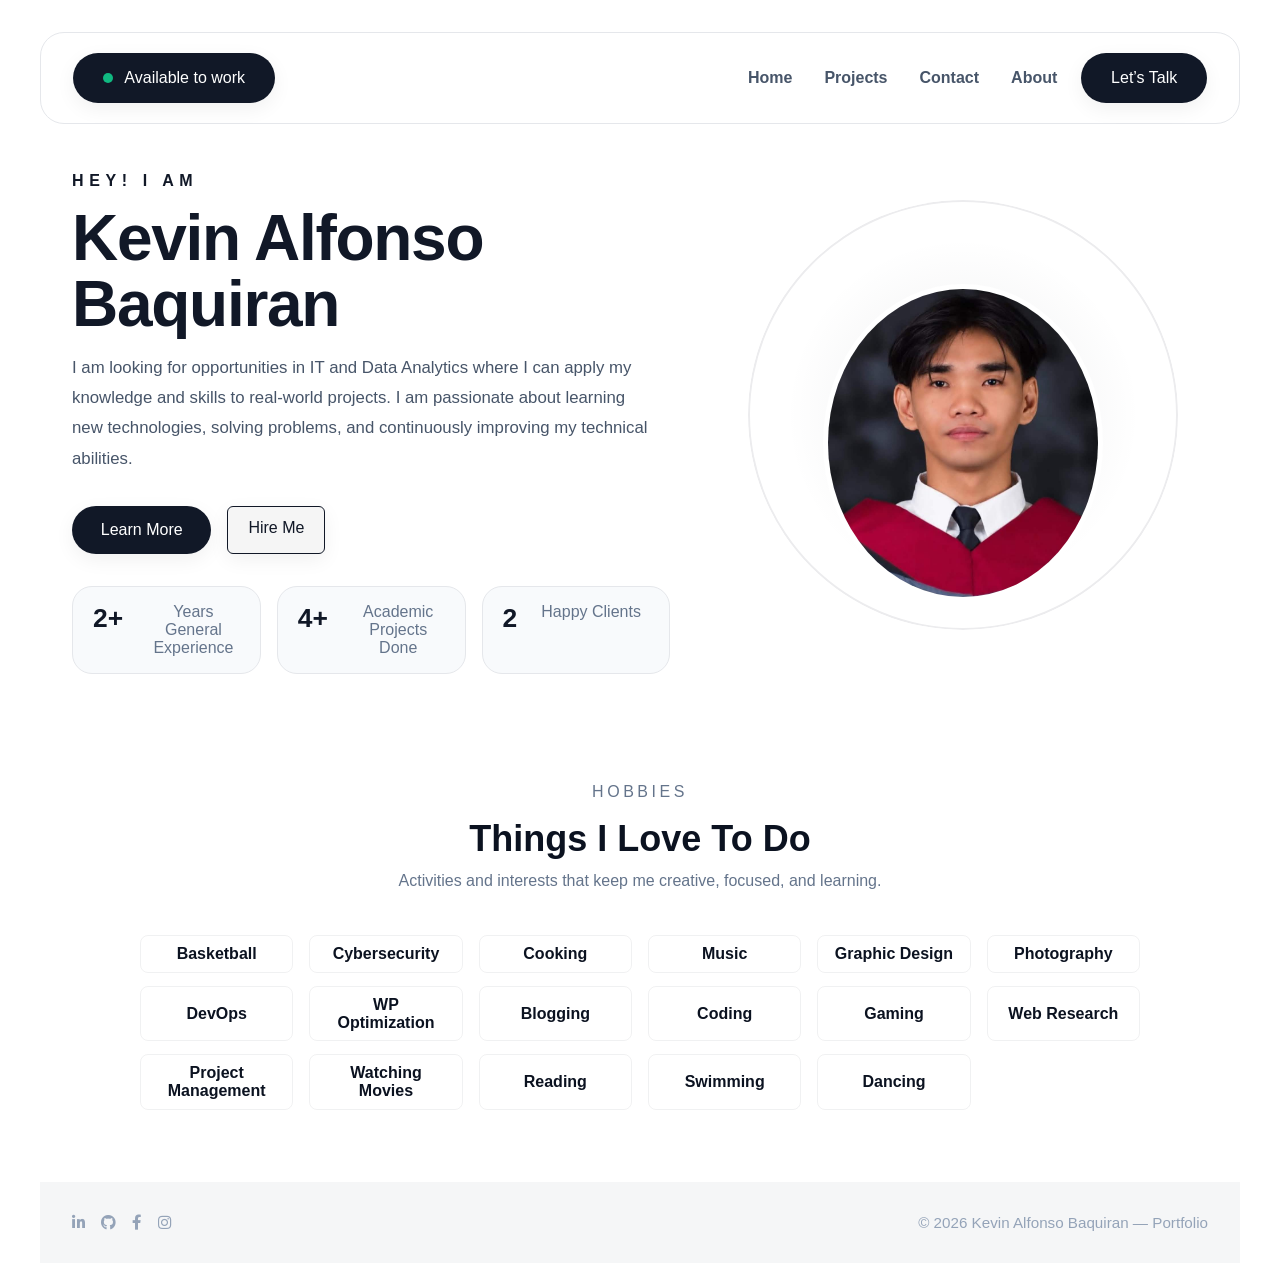
==== commit 347f22f1: "new update" ====
--- a/index.html
+++ b/index.html
@@ -10,8 +10,7 @@
 <body class="homepage">
     <header class="site-header">
         <div class="topbar">
-            <nav class= "nav-available">
-                  <button id="nav-toggle" class="nav-toggle" aria-label="Toggle navigation" aria-expanded="false">
+                <button id="nav-toggle" class="nav-toggle" aria-label="Toggle navigation" aria-expanded="false">
                     <span class="bar"></span>
                     <span class="bar"></span>
                     <span class="bar"></span>
@@ -21,6 +20,7 @@
                 <span>Available to work</span>
                 </a>
             </nav>
+
             <nav class="nav-links">
                 <a href="#home">Home</a>
                 <a href="#Projects">Projects</a>
@@ -35,9 +35,6 @@
             <a href="#contact" class="nav-cta btn btn-secondary">Let’s Talk</a>
         </div>
     </header>
-
-
-
 
     <main>
 
@@ -69,7 +66,7 @@
                 </div>
 
                 <div>
-                    <div>class=""</div>
+            
                 </div>
 
 
